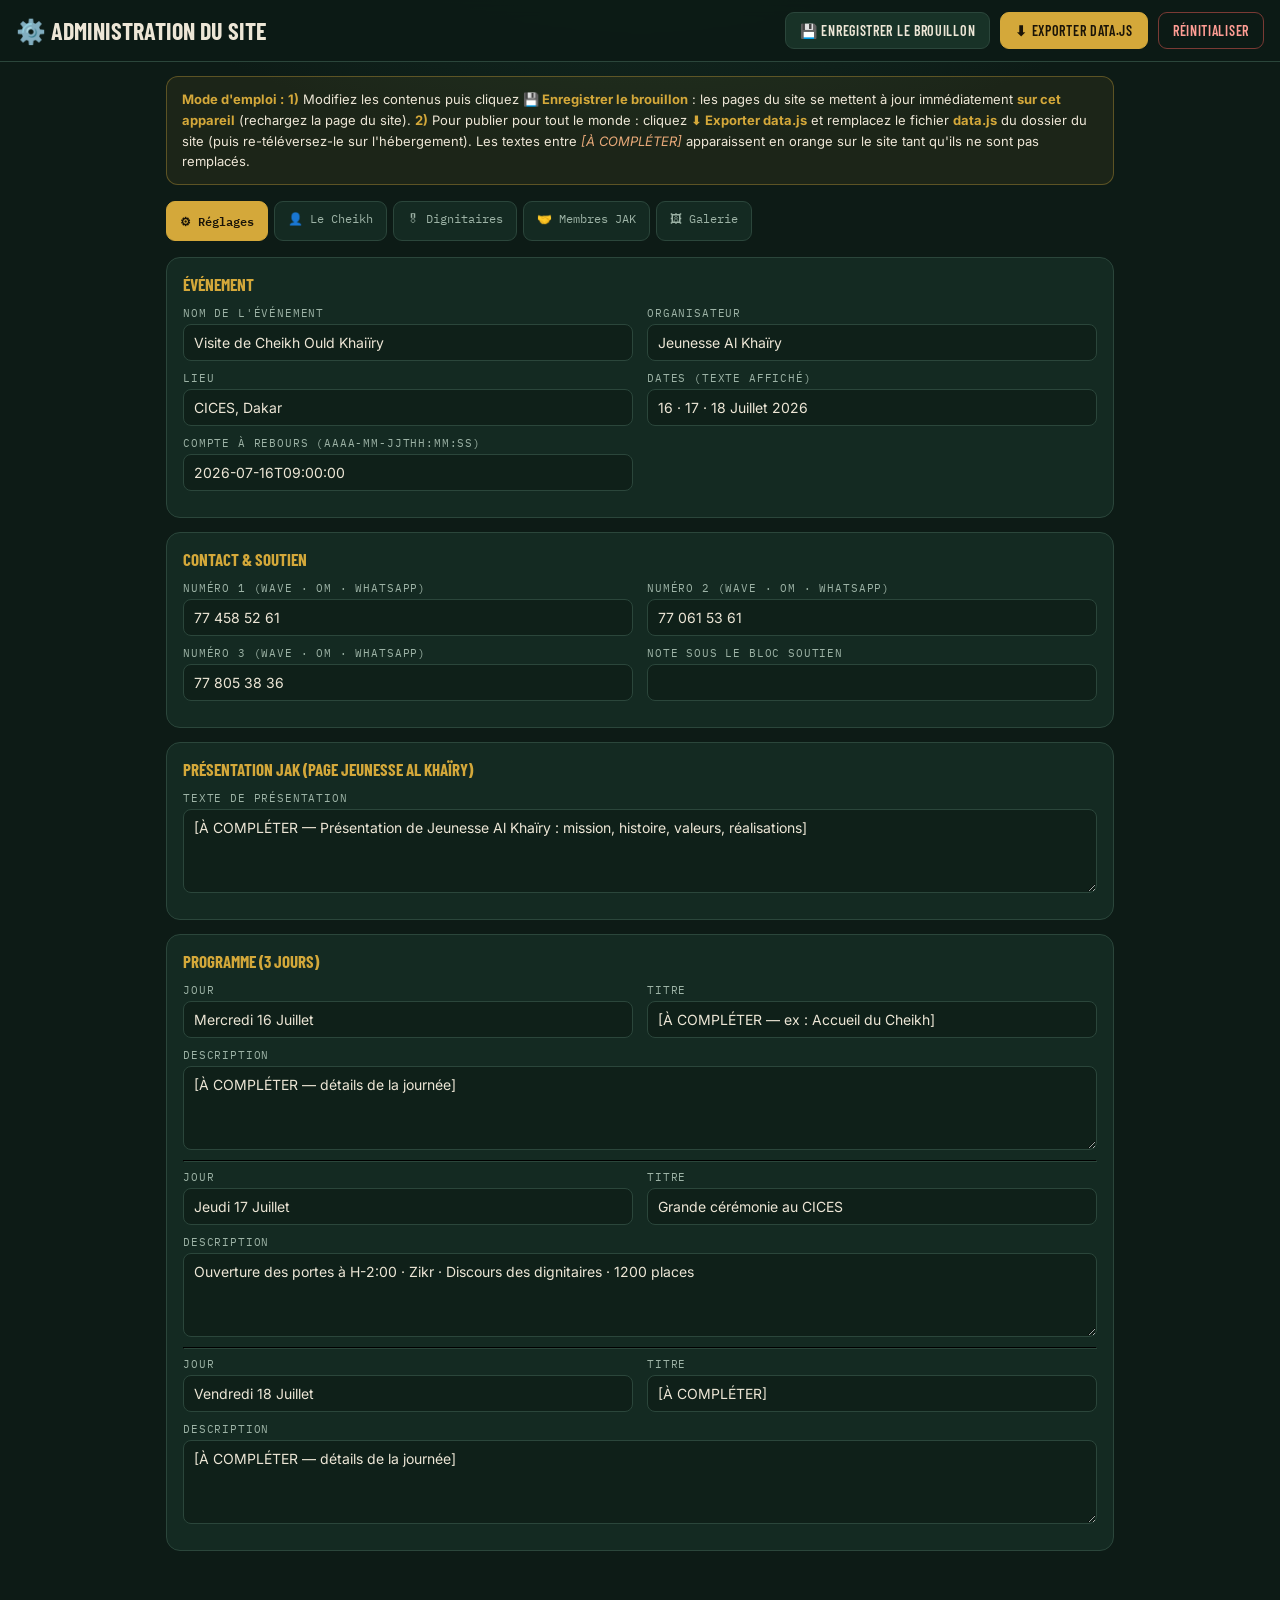
==== admin.html @ b1f78925 "chore: snapshot initial avant feature auth OTP" ====
<!DOCTYPE html>
<html lang="fr">
<head>
<meta charset="UTF-8">
<meta name="viewport" content="width=device-width, initial-scale=1.0">
<title>Administration — Site Visite du Cheikh 2026</title>
<link rel="stylesheet" href="site.css">
<script src="data.js"></script>
<style>
  .abar{position:sticky;top:0;z-index:40;background:rgba(13,27,22,.95);backdrop-filter:blur(8px);
    border-bottom:1px solid var(--line);padding:12px 16px;display:flex;align-items:center;gap:10px;flex-wrap:wrap}
  .abar h1{font-size:clamp(18px,4vw,24px);margin:0;margin-right:auto}
  .abtn{font-family:'Barlow Condensed',sans-serif;text-transform:uppercase;letter-spacing:.05em;
    font-weight:600;font-size:14px;cursor:pointer;border-radius:9px;padding:9px 14px;border:1px solid var(--line);
    background:var(--panel-2);color:var(--ink)}
  .abtn.gold{background:var(--gold);color:#1a1408;border-color:var(--gold)}
  .abtn.red{background:transparent;color:#ff9d94;border-color:#7a3a34}
  .tabs{display:flex;gap:6px;flex-wrap:wrap;margin:16px 0}
  .tab{font-family:'IBM Plex Mono',monospace;font-size:12px;cursor:pointer;padding:9px 13px;
    border-radius:9px;border:1px solid var(--line);background:var(--panel);color:var(--muted)}
  .tab.on{background:var(--gold);color:#1a1408;font-weight:600;border-color:var(--gold)}
  .pane{display:none}.pane.on{display:block}
  .frm{background:var(--panel);border:1px solid var(--line);border-radius:14px;padding:16px;margin-bottom:14px}
  .frm h3{font-family:'Barlow Condensed',sans-serif;text-transform:uppercase;font-size:17px;
    margin:0 0 12px;color:var(--gold);display:flex;align-items:center;gap:8px}
  .frm h3 .del{margin-left:auto;cursor:pointer;background:none;border:1px solid #7a3a34;color:#ff9d94;
    border-radius:8px;padding:4px 10px;font-size:11px;font-family:'IBM Plex Mono',monospace}
  label.f{display:block;margin-bottom:10px;font-family:'IBM Plex Mono',monospace;
    font-size:10.5px;letter-spacing:.08em;text-transform:uppercase;color:var(--muted)}
  label.f input[type=text],label.f textarea,label.f select{
    display:block;width:100%;margin-top:4px;background:#0f2019;color:var(--ink);
    border:1px solid var(--line);border-radius:8px;padding:9px 10px;font-family:'Inter',sans-serif;font-size:14px}
  label.f textarea{min-height:84px;resize:vertical}
  .photorow{display:flex;align-items:center;gap:12px;margin-top:4px}
  .photorow img{width:64px;height:64px;object-fit:cover;border-radius:10px;border:1px solid var(--line);background:var(--panel-2)}
  .photorow input[type=file]{color:var(--muted);font-size:12px}
  .grid2c{display:grid;grid-template-columns:1fr 1fr;gap:0 14px}
  @media(max-width:640px){.grid2c{grid-template-columns:1fr}}
  .note{background:rgba(212,168,58,.08);border:1px solid rgba(212,168,58,.35);border-radius:12px;
    padding:12px 15px;font-size:13px;line-height:1.6;margin-bottom:16px}
  .note b{color:var(--gold)}
  .saved{font-family:'IBM Plex Mono',monospace;font-size:11px;color:var(--green)}
</style>
</head>
<body>
<div class="abar">
  <h1>⚙️ Administration du site</h1>
  <span class="saved" id="savedMsg"></span>
  <button class="abtn" id="btnDraft">💾 Enregistrer le brouillon</button>
  <button class="abtn gold" id="btnExport">⬇ Exporter data.js</button>
  <button class="abtn red" id="btnReset">Réinitialiser</button>
</div>
<div class="wrap" style="padding-top:14px;padding-bottom:60px">
  <div class="note"><b>Mode d'emploi :</b> <b>1)</b> Modifiez les contenus puis cliquez <b>💾 Enregistrer le brouillon</b> :
    les pages du site se mettent à jour immédiatement <b>sur cet appareil</b> (rechargez la page du site).
    <b>2)</b> Pour publier pour tout le monde : cliquez <b>⬇ Exporter data.js</b> et remplacez le fichier
    <b>data.js</b> du dossier du site (puis re-téléversez-le sur l'hébergement). Les textes entre <span class="todo">[À COMPLÉTER]</span> apparaissent en
    orange sur le site tant qu'ils ne sont pas remplacés.</div>
  <div class="tabs" id="tabs">
    <div class="tab on" data-p="reglages">⚙ Réglages</div>
    <div class="tab" data-p="cheikh">👤 Le Cheikh</div>
    <div class="tab" data-p="dignitaires">🎖 Dignitaires</div>
    <div class="tab" data-p="jak">🤝 Membres JAK</div>
    <div class="tab" data-p="galerie">🖼 Galerie</div>
  </div>
  <div class="pane on" id="pane-reglages"></div>
  <div class="pane" id="pane-cheikh"></div>
  <div class="pane" id="pane-dignitaires"></div>
  <div class="pane" id="pane-jak"></div>
  <div class="pane" id="pane-galerie"></div>
</div>
<script>
(function(){
'use strict';
const $=s=>document.querySelector(s);
const esc=s=>String(s==null?'':s).replace(/[&<>"]/g,c=>({'&':'&amp;','<':'&lt;','>':'&gt;','"':'&quot;'}[c]));
let D=JSON.parse(JSON.stringify(window.SITE_DATA));
try{const d=localStorage.getItem('admin_draft');if(d){D=JSON.parse(d);msg('Brouillon restauré');}}catch(e){}

function msg(t){$('#savedMsg').textContent=t;setTimeout(()=>{$('#savedMsg').textContent='';},2500);}

/* ---- champs génériques ---- */
function fld(label,path,type,opts){
  const v=get(path);
  if(type==='textarea')return `<label class="f">${label}<textarea data-path="${path}">${esc(v)}</textarea></label>`;
  if(type==='select')return `<label class="f">${label}<select data-path="${path}">${
    opts.map(o=>`<option ${o===v?'selected':''}>${o}</option>`).join('')}</select></label>`;
  return `<label class="f">${label}<input type="text" data-path="${path}" value="${esc(v)}"></label>`;
}
function photoFld(label,path,folder){
  const v=get(path);
  const hint=folder?`<div style="font-size:10px;color:var(--muted);margin-top:3px;text-transform:none;letter-spacing:0">\u{1F4C1} Dossier d\u00e9di\u00e9 : <b style="color:var(--gold)">${folder}</b> \u2014 d\u00e9posez-y le fichier photo puis saisissez \u00ab ${folder}nom.jpg \u00bb, ou importez ci-dessous (photo int\u00e9gr\u00e9e au site).</div>`:'';
  return `<label class="f">${label}${hint}<div class="photorow">
    <img src="${esc(v)||''}" onerror="this.style.opacity=.15" data-preview="${path}">
    <input type="file" accept="image/*" data-photo="${path}">
    <input type="text" data-path="${path}" value="${esc(v)}" placeholder="nom de fichier ou photo importée" style="flex:1">
  </div></label>`;
}
function get(path){return path.split('.').reduce((o,k)=>o==null?o:o[/^\d+$/.test(k)?+k:k],D);}
function set(path,val){const ks=path.split('.');const last=ks.pop();
  const o=ks.reduce((o,k)=>o[/^\d+$/.test(k)?+k:k],D);o[/^\d+$/.test(last)?+last:last]=val;}

/* ---- panes ---- */
function renderReglages(){
  $('#pane-reglages').innerHTML=`<div class="frm"><h3>Événement</h3><div class="grid2c">
    ${fld("Nom de l'événement","settings.event_nom")}
    ${fld("Organisateur","settings.organisateur")}
    ${fld("Lieu","settings.lieu")}
    ${fld("Dates (texte affiché)","settings.dates_texte")}
    ${fld("Compte à rebours (AAAA-MM-JJTHH:MM:SS)","settings.date_compte_rebours")}
    </div></div>
    <div class="frm"><h3>Contact & soutien</h3><div class="grid2c">
    ${fld("Numéro 1 (Wave · OM · WhatsApp)","settings.whatsapp.0")}
    ${fld("Numéro 2 (Wave · OM · WhatsApp)","settings.whatsapp.1")}
    ${fld("Numéro 3 (Wave · OM · WhatsApp)","settings.whatsapp.2")}
    ${fld("Note sous le bloc soutien","settings.note_soutien")}
    </div></div>
    <div class="frm"><h3>Présentation JAK (page Jeunesse Al Khaïry)</h3>
    ${fld("Texte de présentation","settings.jak_presentation","textarea")}</div>
    <div class="frm"><h3>Programme (3 jours)</h3>${D.settings.programme.map((p,i)=>`
      <div class="grid2c">
      ${fld("Jour","settings.programme."+i+".jour")}
      ${fld("Titre","settings.programme."+i+".titre")}
      </div>${fld("Description","settings.programme."+i+".desc","textarea")}`).join('<hr style="border-color:var(--line)">')}</div>`;
}
function renderCheikh(){
  $('#pane-cheikh').innerHTML=`<div class="frm"><h3>Le Cheikh</h3>
    ${photoFld("Photo","cheikh.photo","souvenirs/cheikh/")}
    ${fld("Nom complet","cheikh.nom_complet")}
    ${fld("Biographie","cheikh.biographie","textarea")}
    ${fld("Adresse","cheikh.adresse")}</div>
    <div class="frm"><h3>Citations / enseignements</h3>
    ${D.cheikh.citations.map((c,i)=>fld("Citation "+(i+1),"cheikh.citations."+i,"textarea")).join('')}
    <button class="abtn" data-add="citation">+ Ajouter une citation</button></div>`;
}
function personForm(base,i,p,isJak){
  return `<div class="frm"><h3>${isJak?'Membre':'Dignitaire'} ${i+1}
      <button class="del" data-del="${base}" data-i="${i}">✕ Supprimer</button></h3>
    ${photoFld("Photo",base+"."+i+".photo",isJak?"souvenirs/membres/":"souvenirs/dignitaires/")}
    <div class="grid2c">
    ${fld("Nom complet",base+"."+i+".nom_complet")}
    ${fld("Adresse",base+"."+i+".adresse")}
    ${isJak?fld("Fonction",base+"."+i+".fonction"):''}
    ${isJak?fld("Fondateur",base+"."+i+".fondateur","select",["OUI","NON"]):''}
    </div>
    ${fld("Biographie",base+"."+i+".biographie","textarea")}</div>`;
}
function renderDign(){
  $('#pane-dignitaires').innerHTML=D.dignitaires.map((p,i)=>personForm('dignitaires',i,p,false)).join('')
    +`<button class="abtn gold" data-add="dignitaire">+ Ajouter un dignitaire</button>`;
}
function renderJak(){
  $('#pane-jak').innerHTML=D.jak.map((p,i)=>personForm('jak',i,p,true)).join('')
    +`<button class="abtn gold" data-add="jak">+ Ajouter un membre</button>`;
}
function renderGal(){
  $('#pane-galerie').innerHTML=D.galerie.map((g,i)=>`<div class="frm"><h3>Photo ${i+1}
      <button class="del" data-del="galerie" data-i="${i}">✕ Supprimer</button></h3>
    ${photoFld("Image","galerie."+i+".src","souvenirs/")}
    ${fld("Légende","galerie."+i+".legende")}</div>`).join('')
    +`<button class="abtn gold" data-add="galerie">+ Ajouter une photo</button>`;
}
function renderAll(){renderReglages();renderCheikh();renderDign();renderJak();renderGal();}
renderAll();

/* ---- events (délégation) ---- */
document.body.addEventListener('input',e=>{
  const p=e.target.dataset.path;
  if(p)set(p,e.target.value);
});
document.body.addEventListener('change',e=>{
  const ph=e.target.dataset.photo;
  if(ph&&e.target.files&&e.target.files[0]){
    const file=e.target.files[0];
    const img=new Image();
    img.onload=()=>{
      const MAX=700;const sc=Math.min(1,MAX/Math.max(img.width,img.height));
      const cv=document.createElement('canvas');
      cv.width=Math.round(img.width*sc);cv.height=Math.round(img.height*sc);
      cv.getContext('2d').drawImage(img,0,0,cv.width,cv.height);
      const url=cv.toDataURL('image/jpeg',0.85);
      set(ph,url);
      const pane=e.target.closest('.pane');
      pane.querySelector(`img[data-preview="${ph}"]`).src=url;
      pane.querySelector(`input[type=text][data-path="${ph}"]`).value='(photo importée)'===''?'':url.slice(0,40)+'…';
      pane.querySelector(`input[type=text][data-path="${ph}"]`).value=url;
      msg('Photo importée et compressée');
    };
    img.src=URL.createObjectURL(file);
  }
});
document.body.addEventListener('click',e=>{
  const add=e.target.dataset.add, del=e.target.dataset.del;
  if(add==='dignitaire'){D.dignitaires.push({photo:"",nom_complet:"",biographie:"",adresse:""});renderDign();}
  if(add==='jak'){D.jak.push({photo:"",nom_complet:"",biographie:"",adresse:"",fondateur:"NON",fonction:""});renderJak();}
  if(add==='galerie'){D.galerie.push({src:"",legende:""});renderGal();}
  if(add==='citation'){D.cheikh.citations.push("");renderCheikh();}
  if(del){
    if(!confirm('Supprimer cet élément ?'))return;
    D[del].splice(+e.target.dataset.i,1);
    if(del==='dignitaires')renderDign();else if(del==='jak')renderJak();else renderGal();
  }
});

/* ---- tabs ---- */
document.querySelectorAll('.tab').forEach(t=>t.addEventListener('click',()=>{
  document.querySelectorAll('.tab').forEach(x=>x.classList.toggle('on',x===t));
  document.querySelectorAll('.pane').forEach(p=>p.classList.toggle('on',p.id==='pane-'+t.dataset.p));
}));

/* ---- draft / export / reset ---- */
$('#btnDraft').addEventListener('click',()=>{
  try{localStorage.setItem('admin_draft',JSON.stringify(D));msg('Enregistré ✓ — visible sur le site de cet appareil');}
  catch(e){msg('Erreur : stockage indisponible');}
});
$('#btnExport').addEventListener('click',()=>{
  const head="/* =========================================================\n   DONNÉES DU SITE — Visite de Cheikh Ould Khaiïry 2026\n   Fichier généré par admin.html le "+new Date().toLocaleString('fr-FR')+"\n   ========================================================= */\n";
  const js=head+"window.SITE_DATA="+JSON.stringify(D,null,2)+";\n";
  const blob=new Blob([js],{type:'text/javascript;charset=utf-8'});
  const a=document.createElement('a');
  a.href=URL.createObjectURL(blob);a.download='data.js';a.click();
  try{localStorage.setItem('admin_draft',JSON.stringify(D));}catch(e){}
  msg('data.js téléchargé — remplacez le fichier du site');
});
$('#btnReset').addEventListener('click',()=>{
  if(!confirm('Abandonner le brouillon et revenir au contenu du fichier data.js actuel ?'))return;
  try{localStorage.removeItem('admin_draft');}catch(e){}
  D=JSON.parse(JSON.stringify(window.SITE_DATA));renderAll();msg('Réinitialisé');
});

window.__admin={getData:()=>D,set,get,renderAll};
})();
</script>
</body>
</html>
---- site.css ----
@import url('https://fonts.googleapis.com/css2?family=Barlow+Condensed:wght@600;700&family=Inter:wght@400;500;600&family=IBM+Plex+Mono:wght@500;600&display=swap');
:root{
  --bg:#0d1b16;--panel:#142a22;--panel-2:#183227;--line:#2b463b;
  --ink:#ede6d6;--muted:#9db3a6;--gold:#d4a83a;--copper:#c77b4e;
  --green:#3fa06e;--red:#d0463d;
}
*{box-sizing:border-box;-webkit-tap-highlight-color:transparent}
img{-webkit-user-drag:none;user-drag:none;user-select:none;-webkit-user-select:none;-webkit-touch-callout:none}
html{scroll-behavior:smooth}
body{margin:0;font-family:'Inter',system-ui,sans-serif;color:var(--ink);
  background:radial-gradient(1000px 520px at 50% -10%,#17342a 0%,transparent 60%),var(--bg);
  min-height:100vh}
.wrap{max-width:980px;margin:0 auto;padding:0 16px}
/* NAV */
nav.site{position:sticky;top:0;z-index:40;background:rgba(13,27,22,.92);
  backdrop-filter:blur(8px);border-bottom:1px solid var(--line)}
nav.site .in{max-width:980px;margin:0 auto;padding:10px 16px;display:flex;align-items:center;gap:12px;flex-wrap:wrap}
nav.site img.logo{height:38px;border-radius:8px;background:#fff;padding:3px}
nav.site .brand{margin-inline-end:auto;font-family:'Barlow Condensed',sans-serif;font-weight:700;text-transform:uppercase;
  font-size:17px;letter-spacing:.04em;line-height:1}
nav.site .brand small{display:block;font-family:'IBM Plex Mono',monospace;font-size:9px;
  color:var(--gold);letter-spacing:.18em;font-weight:500}
nav.site a{color:var(--muted);text-decoration:none;font-size:13.5px;font-weight:500;
  padding:7px 10px;border-radius:8px}
nav.site a:hover{color:var(--ink);background:var(--panel-2)}
nav.site a.on{color:#1a1408;background:var(--gold);font-weight:600}
nav.site select{background:var(--panel-2);color:var(--ink);border:1px solid var(--line);
  border-radius:8px;padding:6px 8px;font-family:'IBM Plex Mono',monospace;font-size:11.5px}
/* HERO */
.hero{padding:52px 0 40px;text-align:center}
.hero img.portrait{width:min(58vw,240px);aspect-ratio:482/495;height:auto;border-radius:20px;border:2px solid var(--gold);
  box-shadow:0 26px 80px -28px rgba(212,168,58,.5)}
.eyebrow{font-family:'IBM Plex Mono',monospace;font-size:11px;letter-spacing:.22em;
  text-transform:uppercase;color:var(--gold);margin:18px 0 8px}
h1{font-family:'Barlow Condensed',sans-serif;font-weight:700;text-transform:uppercase;
  font-size:clamp(32px,7vw,58px);line-height:.98;margin:0 0 10px}
.hero .dates{font-family:'IBM Plex Mono',monospace;font-size:14px;color:var(--ink);letter-spacing:.1em}
.hero .lieu{color:var(--muted);font-size:14px;margin-top:4px}
/* COUNTDOWN */
.count{display:flex;justify-content:center;gap:10px;margin:26px 0 8px;flex-wrap:wrap;min-height:62px}
.count .u{background:var(--panel);border:1px solid var(--line);border-radius:14px;
  min-width:74px;padding:12px 10px}
.count .n{font-family:'Barlow Condensed',sans-serif;font-weight:700;font-size:34px;color:var(--gold);line-height:1}
.count .l{font-family:'IBM Plex Mono',monospace;font-size:9.5px;letter-spacing:.14em;
  text-transform:uppercase;color:var(--muted);margin-top:4px}
/* SECTIONS */
section{padding:34px 0}
.sec-label{font-family:'Barlow Condensed',sans-serif;text-transform:uppercase;font-weight:600;
  font-size:22px;letter-spacing:.05em;margin:0 0 16px;display:flex;align-items:center;gap:12px}
.sec-label::before{content:"";width:26px;height:2px;background:var(--gold)}
.panel{background:var(--panel);border:1px solid var(--line);border-radius:16px;padding:20px 22px}
.panel p{line-height:1.7;font-size:14.5px;margin:0 0 10px;color:var(--ink)}
.muted{color:var(--muted)}
.todo{color:#e6a878;font-style:italic}
blockquote{margin:14px 0;padding:14px 18px;border-inline-start:3px solid var(--gold);
  background:var(--panel-2);border-radius:0 12px 12px 0;font-size:15px;line-height:1.6;font-style:italic}
/* CARDS GRID */
.cards{display:grid;grid-template-columns:repeat(auto-fill,minmax(230px,1fr));gap:14px}
.pcard{background:var(--panel);border:1px solid var(--line);border-radius:16px;overflow:hidden;
  display:flex;flex-direction:column}
.pcard .ph{height:170px;background:var(--panel-2);display:flex;align-items:center;justify-content:center;overflow:hidden}
.pcard .ph img{width:100%;height:100%;object-fit:cover}
.pcard .ph .noimg{font-family:'Barlow Condensed',sans-serif;font-size:44px;color:var(--line);font-weight:700}
.pcard .bd{padding:13px 15px;display:flex;flex-direction:column;gap:6px;flex:1}
.pcard h3{font-family:'Barlow Condensed',sans-serif;font-weight:700;text-transform:uppercase;
  font-size:18px;letter-spacing:.02em;margin:0}
.pcard .fn{font-family:'IBM Plex Mono',monospace;font-size:10.5px;letter-spacing:.08em;
  text-transform:uppercase;color:var(--gold)}
.pcard .bio{font-size:12.5px;color:var(--muted);line-height:1.5;flex:1}
.pcard .adr{font-family:'IBM Plex Mono',monospace;font-size:10.5px;color:var(--muted)}
.badge-f{display:inline-block;font-family:'IBM Plex Mono',monospace;font-size:9.5px;letter-spacing:.08em;
  text-transform:uppercase;background:var(--gold);color:#1a1408;border-radius:999px;padding:3px 9px;font-weight:600}
/* PROGRAMME */
.prog{display:grid;grid-template-columns:repeat(auto-fit,minmax(230px,1fr));gap:14px}
.prog .day{background:var(--panel);border:1px solid var(--line);border-radius:16px;padding:16px 18px}
.prog .d{font-family:'IBM Plex Mono',monospace;font-size:11px;letter-spacing:.12em;
  text-transform:uppercase;color:var(--gold);margin-bottom:6px}
.prog h3{font-family:'Barlow Condensed',sans-serif;text-transform:uppercase;font-size:19px;margin:0 0 6px}
.prog p{font-size:13px;color:var(--muted);line-height:1.5;margin:0}
/* GALERIE */
.gal{display:grid;grid-template-columns:repeat(auto-fill,minmax(160px,1fr));gap:10px}
.gal figure{margin:0;border-radius:12px;overflow:hidden;border:1px solid var(--line);background:var(--panel)}
.gal img{width:100%;height:150px;object-fit:cover;display:block}
.gal figcaption{font-size:11px;color:var(--muted);padding:7px 10px;font-family:'IBM Plex Mono',monospace}
/* CTA / SOUTIEN */
.cta{display:inline-block;font-family:'Barlow Condensed',sans-serif;text-transform:uppercase;
  letter-spacing:.06em;font-weight:700;font-size:17px;color:#1a1408;background:var(--gold);
  border-radius:12px;padding:13px 26px;text-decoration:none;border:none;cursor:pointer}
.cta:hover{filter:brightness(1.08)}
.cta.ghost{background:transparent;color:var(--ink);border:1px solid var(--line)}
.paybox{display:grid;grid-template-columns:repeat(auto-fit,minmax(200px,1fr));gap:12px;margin-top:14px}
.pay{border-radius:14px;padding:16px;border:1px solid var(--line);background:var(--panel-2)}
.pay .t{font-family:'Barlow Condensed',sans-serif;text-transform:uppercase;font-weight:700;font-size:17px}
.pay.wave .t{color:#5ac8fa}.pay.om .t{color:#ff7f27}
.pay .num{font-family:'IBM Plex Mono',monospace;font-weight:600;font-size:19px;margin-top:6px}
.wa{display:flex;flex-wrap:wrap;gap:10px;margin-top:12px}
.wa a{display:inline-flex;align-items:center;gap:8px;background:#128c4a;color:#fff;text-decoration:none;
  border-radius:999px;padding:10px 16px;font-size:13.5px;font-weight:600}
/* FOOTER */
footer.site{border-top:1px solid var(--line);margin-top:40px;padding:26px 16px;text-align:center;
  color:var(--muted);font-family:'IBM Plex Mono',monospace;font-size:11px;letter-spacing:.04em;line-height:1.8}
footer.site img{height:30px;border-radius:6px;background:#fff;padding:2px;margin-bottom:8px}
@media(max-width:560px){
  nav.site .brand{font-size:15px}
  nav.site a{font-size:12.5px;padding:6px 8px}
  .count .u{min-width:64px}
}

/* ============ CONTACTS WAVE / OM / WHATSAPP ============ */
.ctc-grid{display:grid;grid-template-columns:repeat(auto-fit,minmax(220px,1fr));gap:12px;margin-top:14px}
.ctc{border-radius:14px;padding:14px;border:1px solid var(--line);background:var(--panel-2);text-align:center}
.ctc-num{font-family:'IBM Plex Mono',monospace;font-weight:600;font-size:19px;letter-spacing:.03em;margin-bottom:11px}
.ctc-ways{display:flex;justify-content:center;gap:8px}
.way{display:flex;flex-direction:column;align-items:center;gap:4px;cursor:pointer;text-decoration:none;
  background:rgba(255,255,255,.04);border:1px solid var(--line);border-radius:11px;
  padding:8px 10px;min-width:64px;color:var(--muted);transition:transform .12s,border-color .15s}
.way:hover{border-color:var(--gold);transform:translateY(-2px)}
.way:active{transform:scale(.94)}
.way img{width:30px;height:30px;border-radius:8px;object-fit:contain}
.way span{font-family:'IBM Plex Mono',monospace;font-size:9.5px;letter-spacing:.06em;text-transform:uppercase}
.toast{position:fixed;left:50%;bottom:26px;transform:translate(-50%,20px);z-index:120;
  background:var(--gold);color:#1a1408;font-family:'IBM Plex Mono',monospace;font-size:12.5px;
  font-weight:600;border-radius:999px;padding:10px 18px;opacity:0;pointer-events:none;
  transition:.3s;box-shadow:0 10px 30px -8px rgba(212,168,58,.6)}
.toast.on{opacity:1;transform:translate(-50%,0)}

/* ============ CARROUSEL PARTAGÉ ============ */
.jcaro-stage{position:relative;padding:8px 0 4px;text-align:center;overflow:hidden}
.jcaro{position:relative;height:min(58vw,400px);margin:0 auto;max-width:1100px}
.jslide{position:absolute;top:50%;left:50%;width:min(72vw,540px);height:100%;
  transform:translate(-50%,-50%) scale(.62);opacity:0;pointer-events:none;
  transition:transform .7s cubic-bezier(.2,.8,.3,1),opacity .7s,filter .7s;filter:brightness(.5);cursor:pointer}
.jslide img{width:100%;height:100%;object-fit:cover;border-radius:18px;
  border:6px solid #fbf9f3;box-shadow:0 24px 60px -18px rgba(0,0,0,.65)}
.jslide.cur{transform:translate(-50%,-50%) scale(1);opacity:1;pointer-events:auto;filter:none;z-index:3}
.jslide.prev{transform:translate(-118%,-50%) scale(.72);opacity:.75;pointer-events:auto;z-index:2;filter:brightness(.6)}
.jslide.next{transform:translate(18%,-50%) scale(.72);opacity:.75;pointer-events:auto;z-index:2;filter:brightness(.6)}
.jcap{position:absolute;left:0;right:0;bottom:10px;color:#fff;font-size:13px;
  text-shadow:0 2px 8px rgba(0,0,0,.85);font-family:'IBM Plex Mono',monospace}
.jarr{position:absolute;top:45%;transform:translateY(-50%);z-index:5;cursor:pointer;
  width:44px;height:44px;border-radius:50%;border:1px solid rgba(255,255,255,.4);
  background:rgba(13,27,22,.55);color:#fff;font-size:19px;backdrop-filter:blur(3px)}
.jarr:hover{background:var(--gold);color:#1a1408}
.jarr.l{left:10px}.jarr.r{right:10px}
.jdots{display:flex;flex-wrap:wrap;justify-content:center;gap:2px;margin:12px auto 4px;max-width:900px;padding:0 14px}
.jdots button{width:24px;height:24px;border:none;cursor:pointer;background:none;padding:0;
  display:flex;align-items:center;justify-content:center;-webkit-appearance:none;appearance:none}
.jdots button::before{content:"";width:10px;height:10px;border-radius:50%;
  background:rgba(237,230,214,.28);transition:.2s}
.jdots button.on::before{background:var(--gold);transform:scale(1.3)}
.jcnt{font-family:'IBM Plex Mono',monospace;font-size:11px;color:var(--muted);letter-spacing:.1em}

/* ============ LIGHTBOX PLEIN ÉCRAN ============ */
.lbx{position:fixed;inset:0;z-index:100;display:flex;flex-direction:column;align-items:center;
  justify-content:center;gap:12px;padding:14px;
  background:rgba(5,12,9,.92);backdrop-filter:blur(12px);-webkit-backdrop-filter:blur(12px);
  opacity:0;pointer-events:none;transition:opacity .35s}
.lbx.on{opacity:1;pointer-events:auto}
.lbx-frame{position:relative;padding:5px;border-radius:20px;background:#0a1611;max-width:96vw}
.lbx-frame::before{content:"";position:absolute;inset:-4px;border-radius:24px;z-index:-1;
  background:conic-gradient(#d4a83a,#f0d484,#c77b4e,#6a1d2c,#d4a83a);
  filter:blur(10px);opacity:.85;animation:lbxSpin 5s linear infinite}
.lbx-frame::after{content:"";position:absolute;inset:0;border-radius:20px;pointer-events:none;
  border:2px solid rgba(240,212,132,.8);animation:lbxGlow 2s ease-in-out infinite}
@keyframes lbxSpin{to{transform:rotate(360deg)}}
@keyframes lbxGlow{50%{box-shadow:0 0 34px 4px rgba(212,168,58,.55);border-color:#f0d484}}
.lbx.on .lbx-frame{animation:lbxIn .55s cubic-bezier(.18,.9,.28,1.18)}
@keyframes lbxIn{from{transform:scale(.62);opacity:0}}
.lbx-frame img{display:block;max-width:min(92vw,1000px);max-height:min(72dvh,700px);
  min-width:min(70vw,300px);object-fit:contain;border-radius:16px;transition:opacity .25s;background:#0a1611}
.lbx-ring{position:absolute;inset:-2px;border:2px solid rgba(212,168,58,.65);border-radius:22px;
  pointer-events:none;animation:lbxPulse 2.4s ease-out infinite}
.lbx-ring.r2{animation-delay:1.2s}
@keyframes lbxPulse{0%{transform:scale(1);opacity:.75}100%{transform:scale(1.14);opacity:0}}
.lbx-dot{position:absolute;width:9px;height:9px;border-radius:50%;background:var(--gold);
  box-shadow:0 0 12px 2px rgba(212,168,58,.9);animation:lbxDot 1.6s ease-in-out infinite}
.lbx-dot.d1{top:-5px;left:-5px}.lbx-dot.d2{top:-5px;right:-5px;animation-delay:.4s}
.lbx-dot.d3{bottom:-5px;right:-5px;animation-delay:.8s}.lbx-dot.d4{bottom:-5px;left:-5px;animation-delay:1.2s}
@keyframes lbxDot{50%{transform:scale(1.7);opacity:.6}}
.lbx-cap{color:var(--ink);font-size:14px;text-align:center;max-width:88vw;
  font-family:'IBM Plex Mono',monospace;min-height:18px}
.lbx-cnt{font-family:'IBM Plex Mono',monospace;font-size:11.5px;color:var(--gold);letter-spacing:.14em}
.lbx-x{position:absolute;top:max(14px,env(safe-area-inset-top));inset-inline-end:14px;z-index:5;cursor:pointer;
  width:44px;height:44px;border-radius:50%;border:1px solid rgba(255,255,255,.35);
  background:rgba(13,27,22,.6);color:#fff;font-size:17px}
.lbx-x:hover{background:var(--red);border-color:var(--red)}
.lbx-nav{position:absolute;top:50%;transform:translateY(-50%);z-index:5;cursor:pointer;
  width:46px;height:46px;border-radius:50%;border:1px solid rgba(255,255,255,.35);
  background:rgba(13,27,22,.6);color:#fff;font-size:20px}
.lbx-nav:hover{background:var(--gold);color:#1a1408}
.lbx-nav.l{left:10px}.lbx-nav.r{right:10px}
@media(max-width:560px){
  .lbx-nav{width:40px;height:40px;top:auto;bottom:max(16px,env(safe-area-inset-bottom))}
  .lbx-nav.l{left:22vw}.lbx-nav.r{right:22vw}
}
@media (prefers-reduced-motion: reduce){
  .lbx-frame::before,.lbx-frame::after,.lbx-ring,.lbx-dot{animation:none}
}

/* ============ FICHE BIO DANS LA LIGHTBOX ============ */
.lbx-info{display:none;background:var(--panel);border:1px solid var(--line);border-radius:16px;
  padding:14px 20px 16px;max-width:min(92vw,620px);width:100%;max-height:30dvh;overflow:auto;
  text-align:center;box-shadow:0 14px 40px -16px rgba(0,0,0,.6)}
.lbx-info h3{font-family:'Barlow Condensed',sans-serif;font-weight:700;text-transform:uppercase;
  font-size:21px;letter-spacing:.03em;margin:4px 0 2px;color:var(--ink)}
.lbx-badge{display:none;font-family:'IBM Plex Mono',monospace;font-size:9.5px;letter-spacing:.08em;
  text-transform:uppercase;background:var(--gold);color:#1a1408;border-radius:999px;
  padding:3px 10px;font-weight:600}
.lbx-info .lfn{font-family:'IBM Plex Mono',monospace;font-size:11px;letter-spacing:.1em;
  text-transform:uppercase;color:var(--gold);margin-bottom:6px}
.lbx-info .lbio{font-size:13.5px;color:var(--muted);line-height:1.6;margin:6px 0}
.lbx-info .ladr{font-family:'IBM Plex Mono',monospace;font-size:11px;color:var(--muted)}
.lbx.rich .lbx-frame img{max-height:min(46dvh,500px)}
@media(max-width:560px){
  .lbx.rich .lbx-frame img{max-height:40dvh}
  .lbx-info{max-height:32dvh}
}
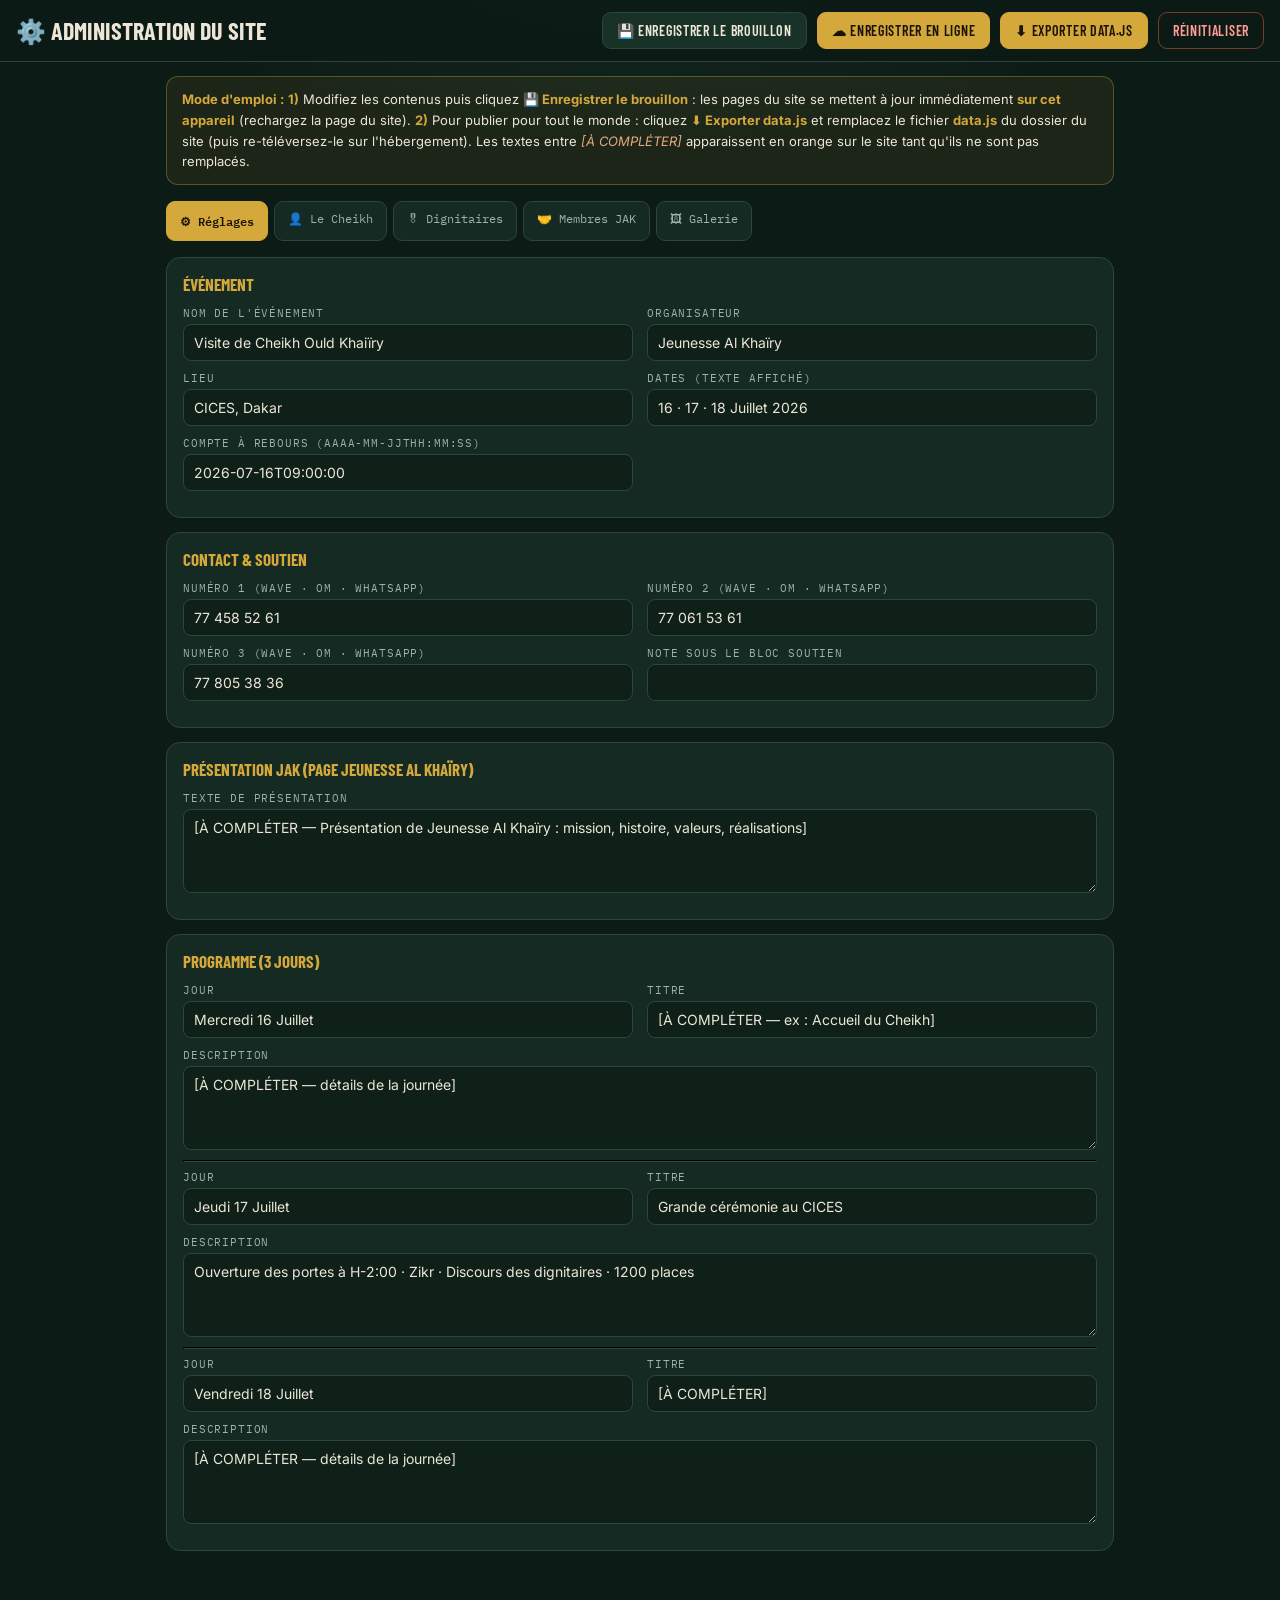
==== commit ae908200: "feat(auth): admin — champs id/telephone + enregistrement en ligne" ====
--- a/admin.html
+++ b/admin.html
@@ -47,6 +47,7 @@
   <h1>⚙️ Administration du site</h1>
   <span class="saved" id="savedMsg"></span>
   <button class="abtn" id="btnDraft">💾 Enregistrer le brouillon</button>
+  <button id="saveOnline" class="abtn gold">☁ Enregistrer en ligne</button>
   <button class="abtn gold" id="btnExport">⬇ Exporter data.js</button>
   <button class="abtn red" id="btnReset">Réinitialiser</button>
 </div>
@@ -142,6 +143,8 @@
     ${fld("Adresse",base+"."+i+".adresse")}
     ${isJak?fld("Fonction",base+"."+i+".fonction"):''}
     ${isJak?fld("Fondateur",base+"."+i+".fondateur","select",["OUI","NON"]):''}
+    ${isJak?fld("Identifiant (id, unique)",base+"."+i+".id"):''}
+    ${isJak?fld("Téléphone (9 chiffres)",base+"."+i+".telephone"):''}
     </div>
     ${fld("Biographie",base+"."+i+".biographie","textarea")}</div>`;
 }
@@ -222,6 +225,10 @@
   try{localStorage.setItem('admin_draft',JSON.stringify(D));}catch(e){}
   msg('data.js téléchargé — remplacez le fichier du site');
 });
+$('#saveOnline').addEventListener('click',async ()=>{
+  const r=await fetch('api/admin/save-data.php',{method:'POST',headers:{'Content-Type':'application/json'},body:JSON.stringify({data:D})}).then(r=>r.json()).catch(()=>({success:false}));
+  msg(r.success?'Enregistré en ligne ✓ — le site public est à jour':'Échec de l’enregistrement en ligne');
+});
 $('#btnReset').addEventListener('click',()=>{
   if(!confirm('Abandonner le brouillon et revenir au contenu du fichier data.js actuel ?'))return;
   try{localStorage.removeItem('admin_draft');}catch(e){}
